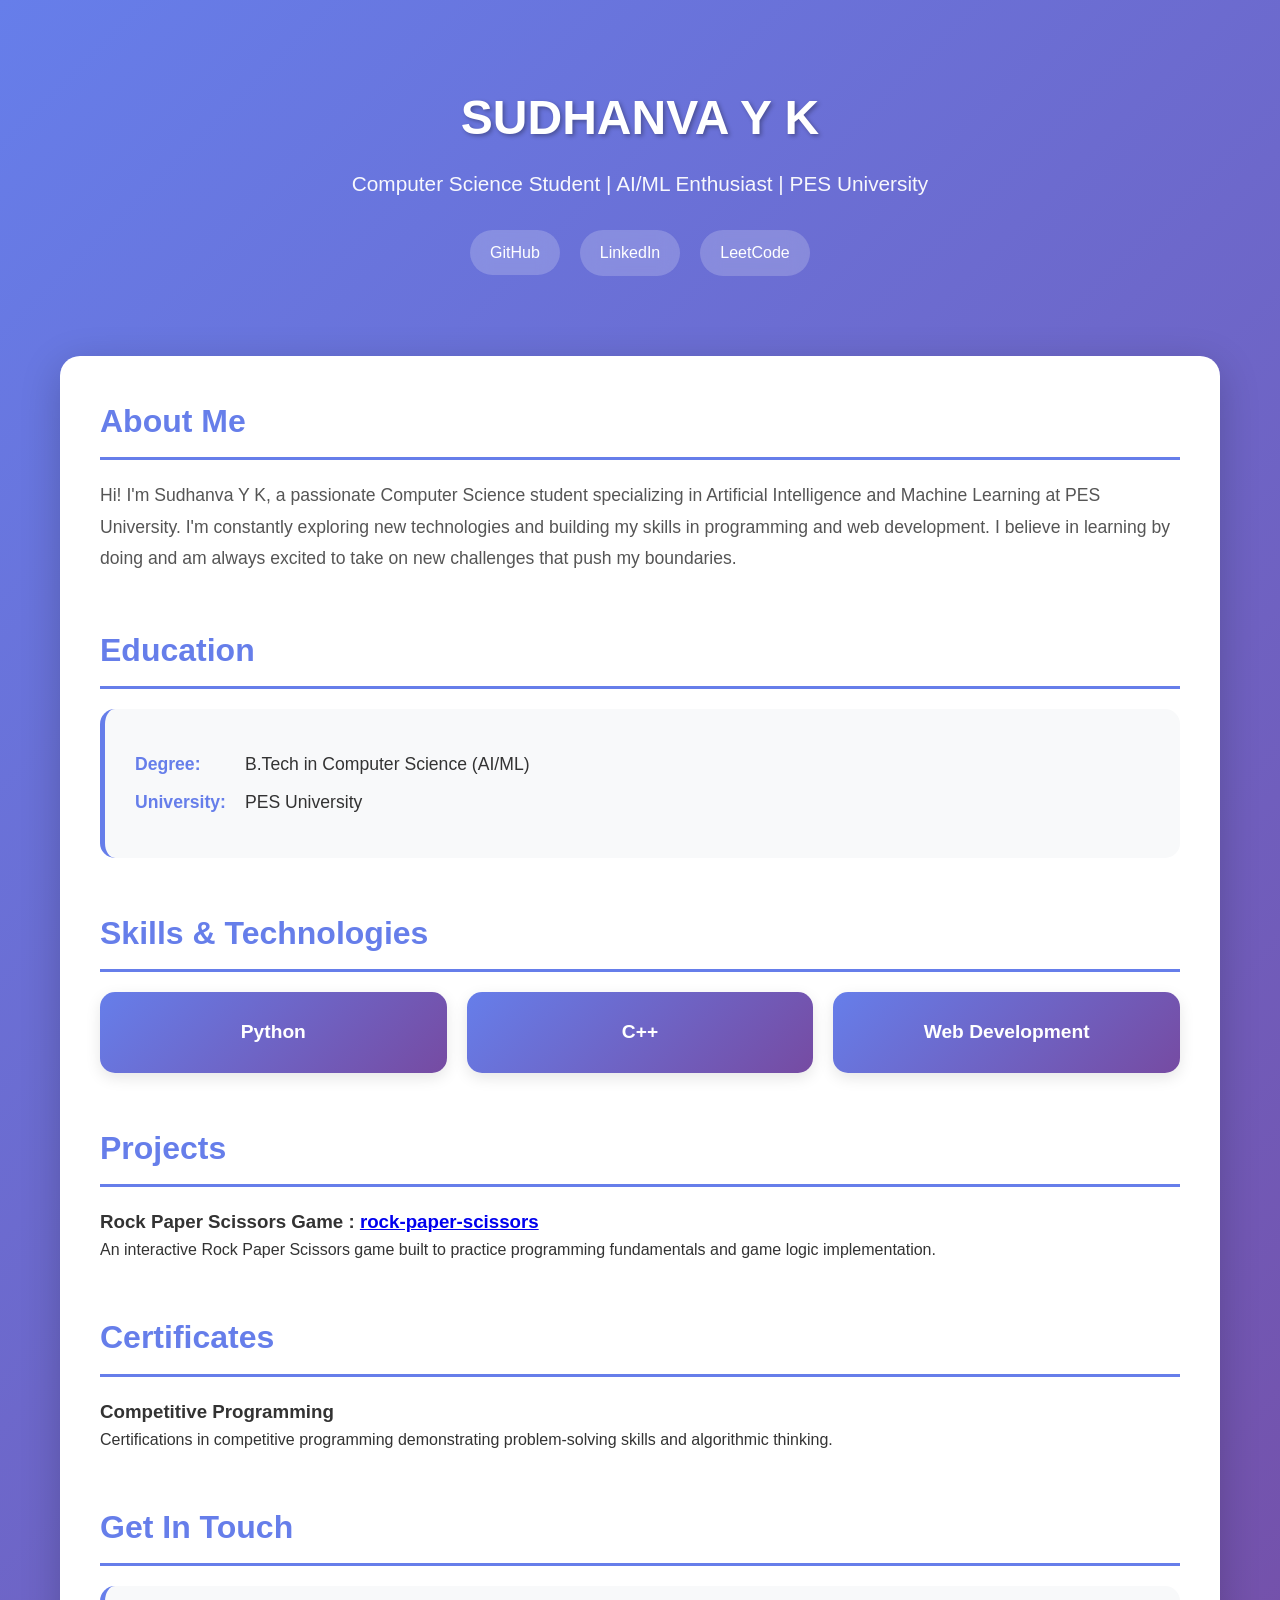
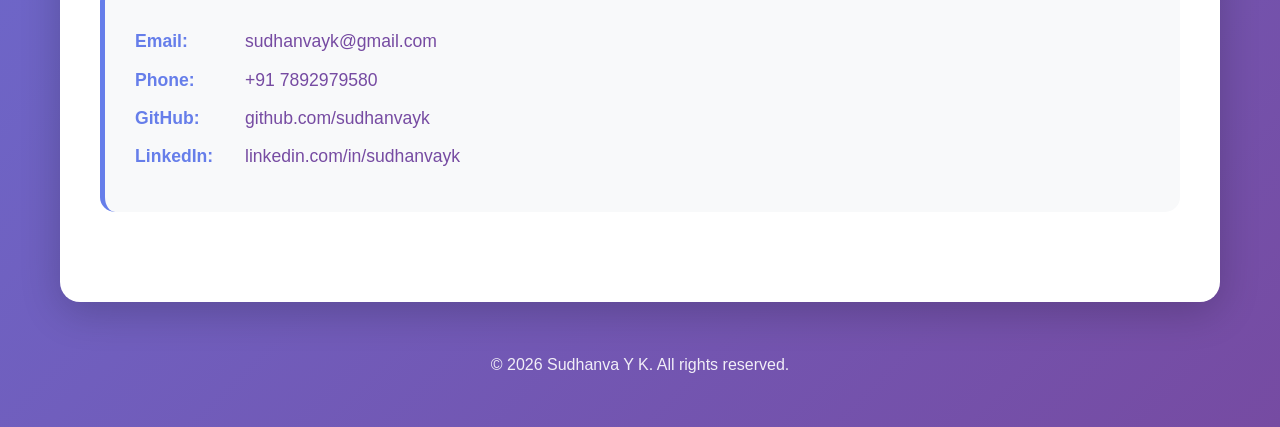
==== index.html @ 650feced "rename to index" ====
<!DOCTYPE html>
<html lang="en">
<head>
    <meta charset="UTF-8">
    <meta name="viewport" content="width=device-width, initial-scale=1.0">
    <title>Sudhanva Y K - Portfolio</title>
    <style>
        * {
            margin: 0;
            padding: 0;
            box-sizing: border-box;
        }

        body {
            font-family: 'Segoe Print', Tahoma, Geneva, Verdana, sans-serif;
            line-height: 1.6;
            color: #333;
            background: linear-gradient(135deg, #667eea 0%, #764ba2 100%);
            min-height: 100vh;
        }

        .container {
            max-width: 1200px;
            margin: 0 auto;
            padding: 20px;
        }

        header {
            text-align: center;
            padding: 60px 20px;
            color: white;
            animation: fadeIn 1s ease-in;
        }

        h1 {
            font-size: 3em;
            margin-bottom: 10px;
            text-shadow: 2px 2px 4px rgba(0,0,0,0.3);
        }

        .subtitle {
            font-size: 1.3em;
            opacity: 0.95;
            margin-bottom: 30px;
        }

        .social-links {
            display: flex;
            gap: 20px;
            justify-content: center;
            flex-wrap: wrap;
            margin-top: 20px;
        }

        .social-links a {
            color: white;
            text-decoration: none;
            padding: 10px 20px;
            background: rgba(255,255,255,0.2);
            border-radius: 25px;
            transition: all 0.3s ease;
            backdrop-filter: blur(10px);
        }

        .social-links a:hover {
            background: rgba(255,255,255,0.3);
            transform: translateY(-3px);
            box-shadow: 0 5px 15px rgba(0,0,0,0.3);
        }

        .main-content {
            background: white;
            border-radius: 20px;
            padding: 40px;
            margin: 20px 0;
            box-shadow: 0 10px 40px rgba(0,0,0,0.2);
            animation: slideUp 0.8s ease-out;
        }

        section {
            margin-bottom: 50px;
        }

        h2 {
            color: #667eea;
            font-size: 2em;
            margin-bottom: 20px;
            border-bottom: 3px solid #667eea;
            padding-bottom: 10px;
        }

        .about-text {
            font-size: 1.1em;
            line-height: 1.8;
            color: #555;
        }

        .skills-grid {
            display: grid;
            grid-template-columns: repeat(auto-fit, minmax(200px, 1fr));
            gap: 20px;
            margin-top: 20px;
        }

        .skill-card {
            background: linear-gradient(135deg, #667eea 0%, #764ba2 100%);
            color: white;
            padding: 25px;
            border-radius: 15px;
            text-align: center;
            font-size: 1.2em;
            font-weight: 600;
            transition: transform 0.3s ease;
            box-shadow: 0 5px 15px rgba(0,0,0,0.1);
        }

        .skill-card:hover {
            transform: translateY(-5px) scale(1.05);
        }

        .contact-info {
            background: #f8f9fa;
            padding: 30px;
            border-radius: 15px;
            border-left: 5px solid #667eea;
        }

        .contact-item {
            display: flex;
            align-items: center;
            margin: 12px 0;
            font-size: 1.1em;
            line-height: 1.5;
        }


        .contact-item strong {
            color: #667eea;
            min-width: 110px;
            font-weight: 600;
        }


        .contact-item a {
            color: #764ba2;
            text-decoration: none;
            gap: 8px;
            transition: color 0.3s ease;
        }

        .contact-item a:hover {
            color: #667eea;
            gap: 8px;
        }

        .projects-placeholder {
            background: linear-gradient(135deg, #f093fb 0%, #f5576c 100%);
            color: white;
            padding: 40px;
            border-radius: 15px;
            text-align: center;
            font-size: 1.2em;
        }

        footer {
            text-align: center;
            padding: 30px;
            color: white;
            opacity: 0.9;
        }

        @keyframes fadeIn {
            from {
                opacity: 0;
            }
            to {
                opacity: 1;
            }
        }

        @keyframes slideUp {
            from {
                opacity: 0;
                transform: translateY(30px);
            }
            to {
                opacity: 1;
                transform: translateY(0);
            }
        }

        @media (max-width: 768px) {
            h1 {
                font-size: 2em;
            }

            .subtitle {
                font-size: 1.1em;
            }

            .main-content {
                padding: 20px;
            }

            .skills-grid {
                grid-template-columns: 1fr;
            }
        }
    </style>
</head>
<body>
    <div class="container">
        <header>
            <h1>SUDHANVA Y K</h1>
            <p class="subtitle">Computer Science Student | AI/ML Enthusiast | PES University</p>
            <div class="social-links">
                <a href="https://github.com/sudhanvayk" target="_blank">GitHub</a>
                <a href="https://www.linkedin.com/in/sudhanvayk/" target="_blank">LinkedIn</a>
                <a href="https://leetcode.com/u/sudhanvayk/" target="_blank">LeetCode</a>
            </div>
        </header>

        <div class="main-content">
            <section id="about">
                <h2>About Me</h2>
                <p class="about-text">
                    Hi! I'm Sudhanva Y K, a passionate Computer Science student specializing in Artificial Intelligence and Machine Learning at PES University. I'm constantly exploring new technologies and building my skills in programming and web development. I believe in learning by doing and am always excited to take on new challenges that push my boundaries.
                </p>
            </section>

            <section id="education">
                <h2>Education</h2>
                <div class="contact-info">
                    <div class="contact-item">
                        <strong>Degree:</strong> B.Tech in Computer Science (AI/ML)
                    </div>
                    <div class="contact-item">
                        <strong>University:</strong> PES University 
                    </div>
                </div>
            </section>

            <section id="skills">
                <h2>Skills & Technologies</h2>
                <div class="skills-grid">
                    <div class="skill-card">Python</div>
                    <div class="skill-card">C++</div>
                    <div class="skill-card">Web Development</div>
                </div>
            </section>

            <section id="projects">
                <h2>Projects</h2>
                <div class="project-grid">
                    <div class="project-card">
                        <h3> Rock Paper Scissors Game : <a href="https://github.com/PES1UG25AM410/rock-paper-scissors" target="_blank" class="project-link">rock-paper-scissors</a></h3>
                        <p>An interactive Rock Paper Scissors game built to practice programming fundamentals and game logic implementation.</p>
                    </div>
                </div>
            </section>

            <section id="certificates">
                <h2>Certificates </h2>
                <div class="certificates-grid">
                    <div class="certificate-card">
                        <div class="cert-icon"></div>
                        <h3>Competitive Programming</h3>
                        <p>Certifications in competitive programming demonstrating problem-solving skills and algorithmic thinking.</p>
                    </div>
                </div>
            </section>

            <section id="contact">
                <h2>Get In Touch</h2>
                <div class="contact-info">
                    <div class="contact-item">
                        <strong>Email:</strong> <a href="mailto:sudhanvayk@gmail.com">sudhanvayk@gmail.com</a>
                    </div>
                    <div class="contact-item">
                        <strong>Phone:</strong> <a href="tel:7892979580">+91 7892979580</a>
                    </div>
                    <div class="contact-item">
                        <strong>GitHub:</strong> <a href="https://github.com/sudhanvayk" target="_blank">github.com/sudhanvayk</a>
                    </div>
                    <div class="contact-item">
                        <strong>LinkedIn:</strong> <a href="https://www.linkedin.com/in/sudhanvayk/" target="_blank">linkedin.com/in/sudhanvayk</a>
                    </div>
                </div>
            </section>
        </div>

        <footer>
            <p>&copy; 2026 Sudhanva Y K. All rights reserved.</p>
        </footer>
    </div>
</body>
</html>
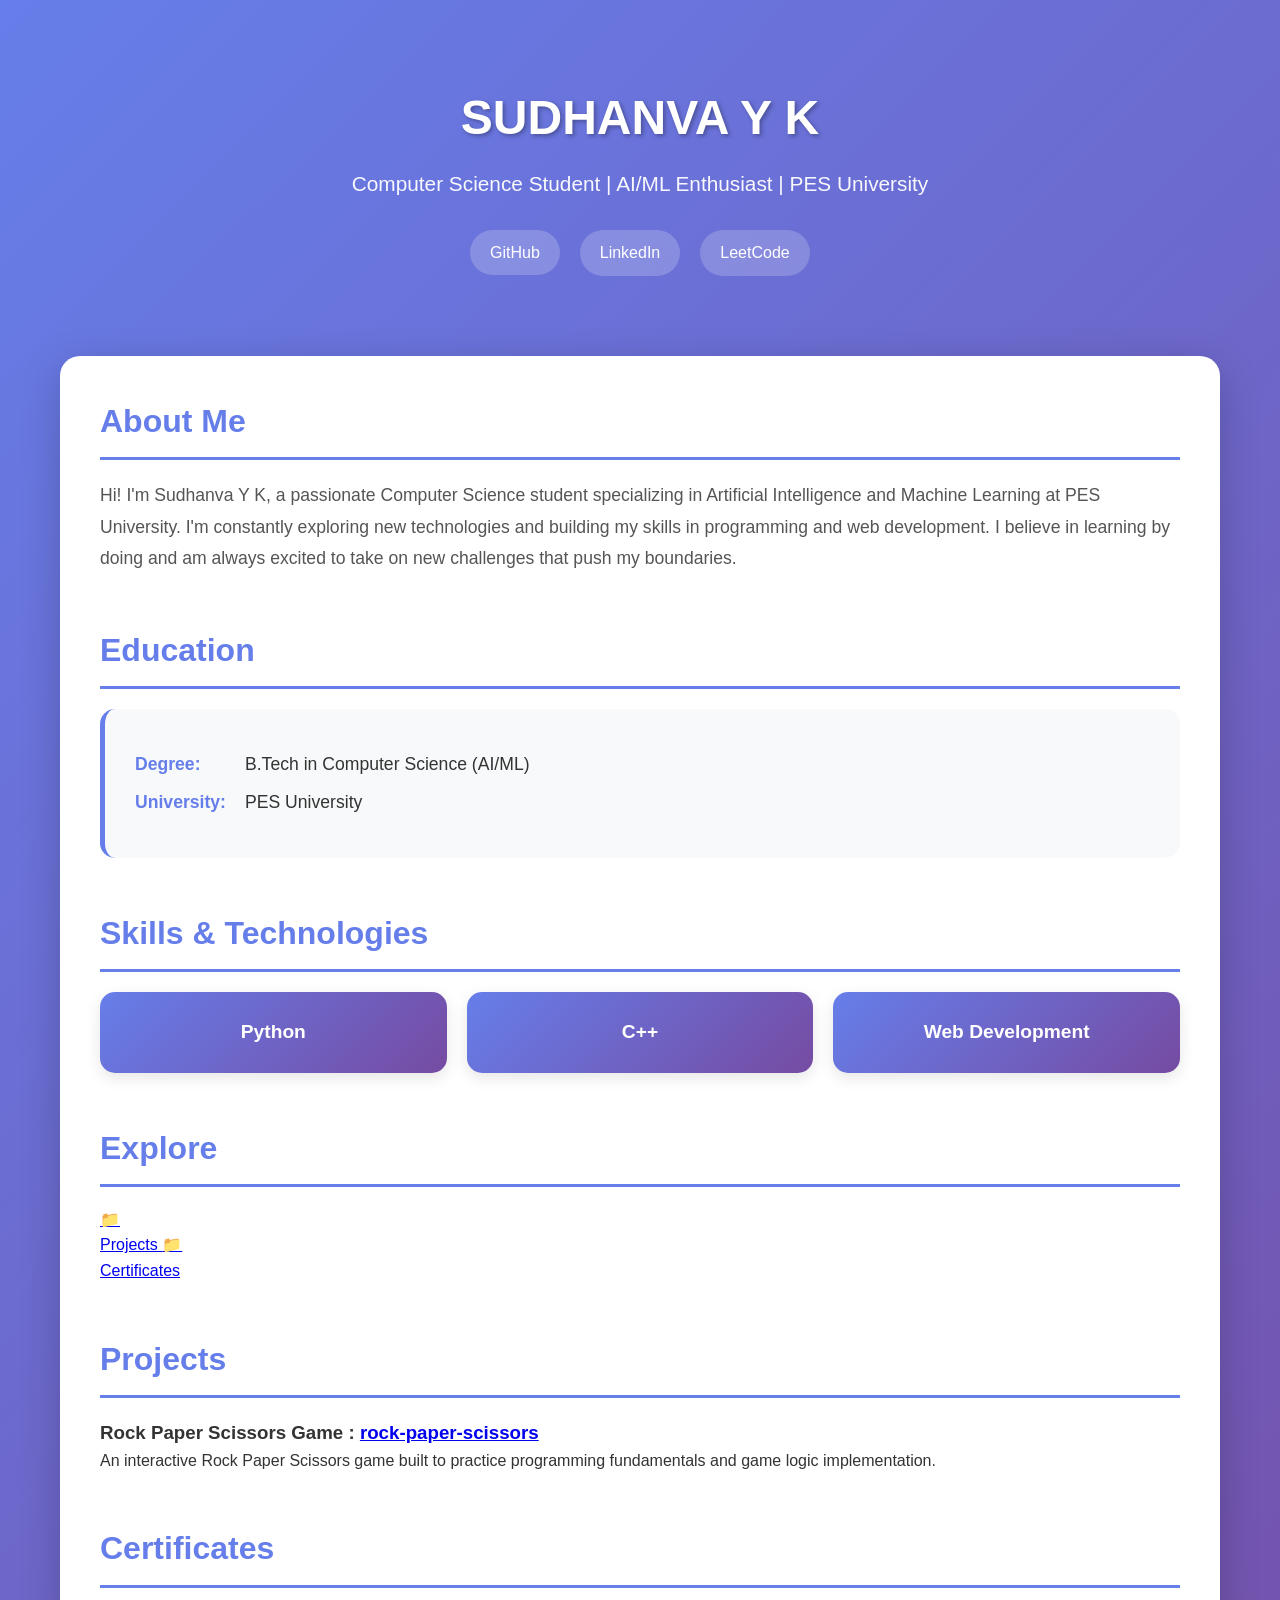
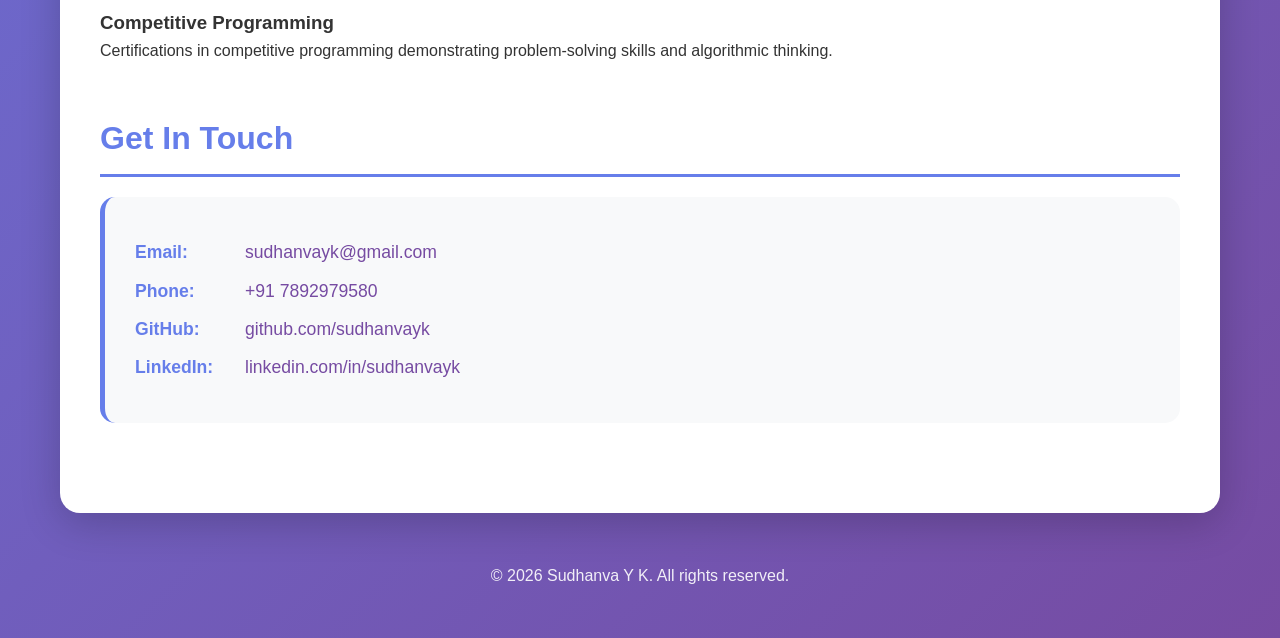
==== commit 7fbd8ac1: "changes" ====
--- a/index.html
+++ b/index.html
@@ -248,7 +248,18 @@
                     <div class="skill-card">Web Development</div>
                 </div>
             </section>
-
+            <section id="folders">
+                    <h2>Explore</h2>
+                    <div class="folder-grid">
+                    <a href="./projects/" class="folder-card">
+                    📁<br>Projects
+                    </a>
+                    <a href="./certificates/" class="folder-card">
+                    📁<br>Certificates
+                    </a>
+                    </div>
+            </section>
+            
             <section id="projects">
                 <h2>Projects</h2>
                 <div class="project-grid">
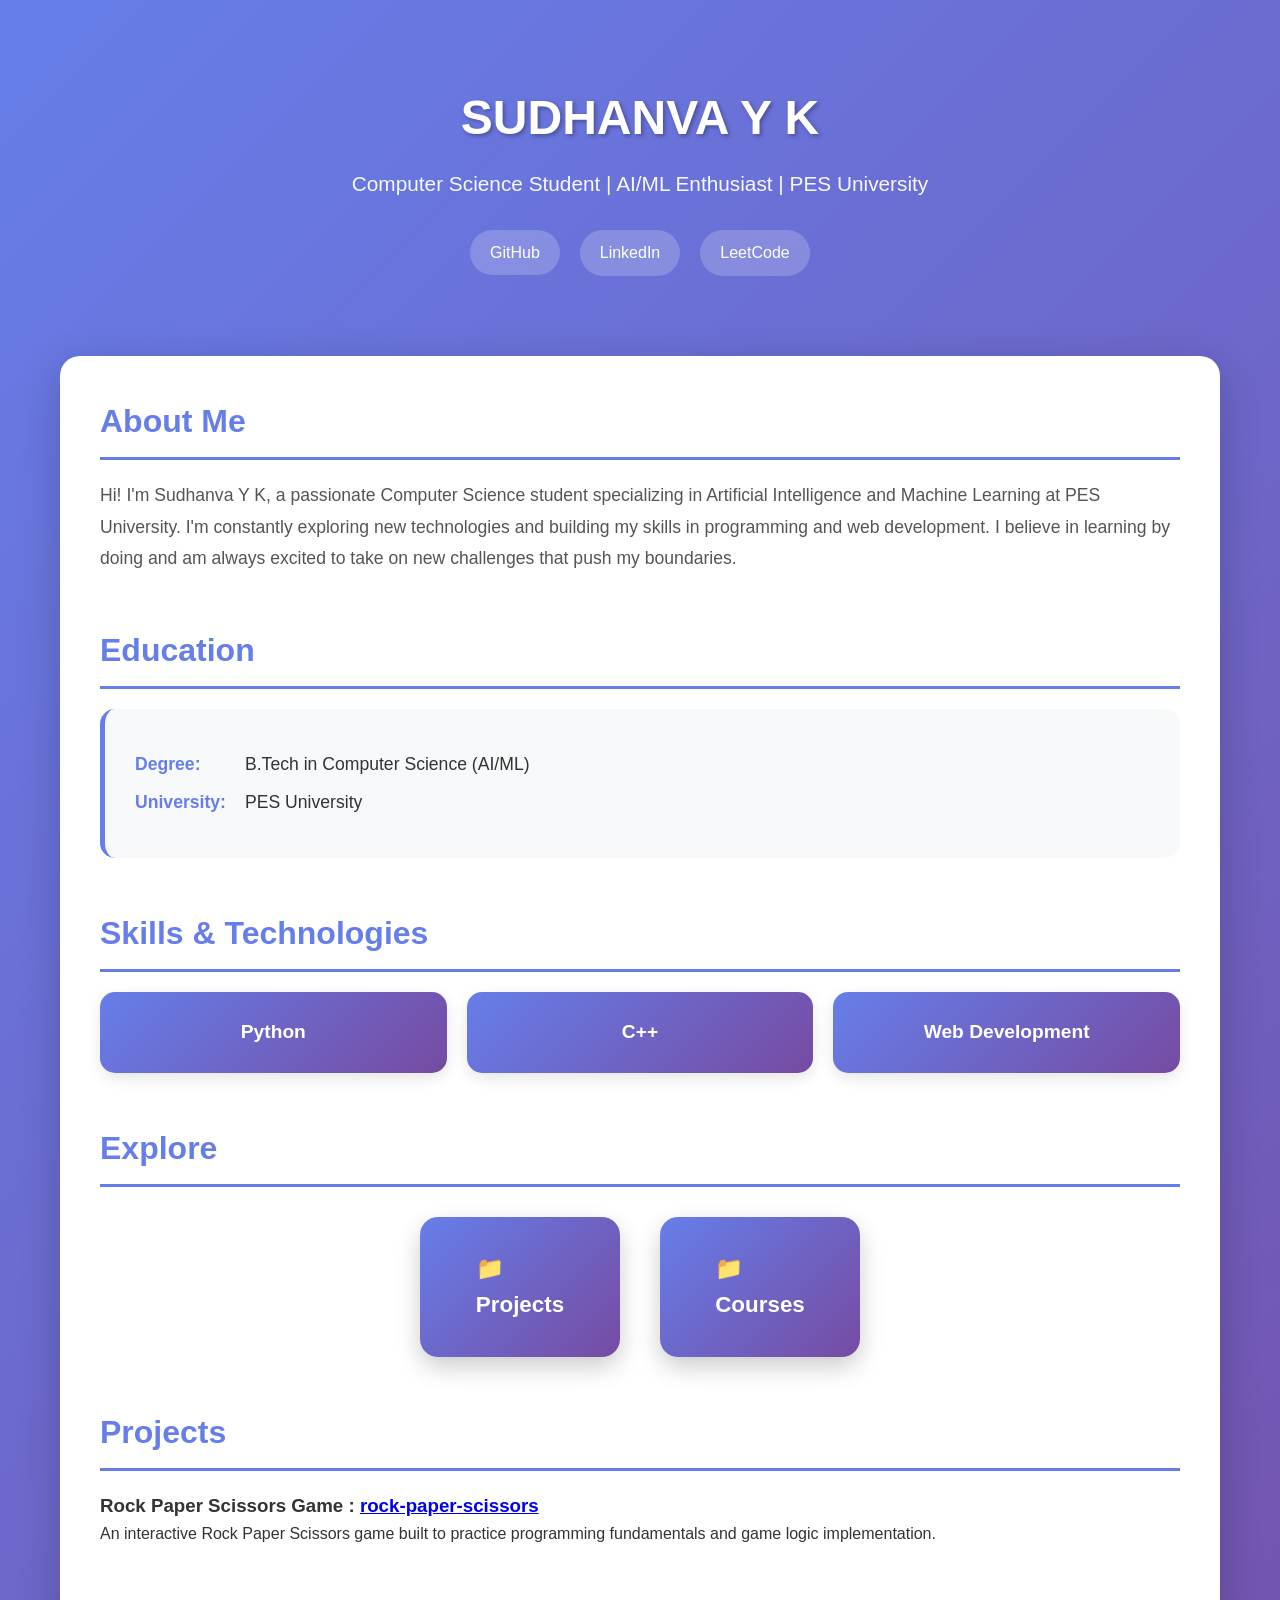
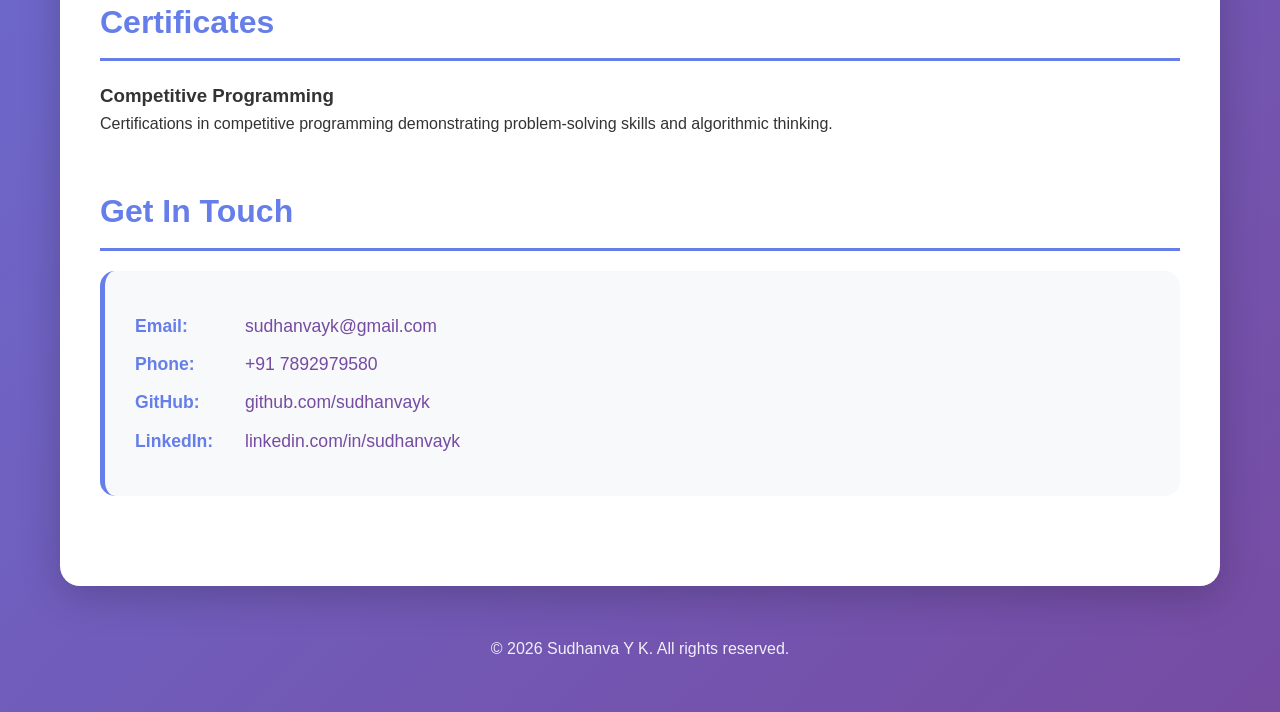
==== commit 28fdc407: "adding styles" ====
--- a/index.html
+++ b/index.html
@@ -17,6 +17,35 @@
             color: #333;
             background: linear-gradient(135deg, #667eea 0%, #764ba2 100%);
             min-height: 100vh;
+        }
+        .folder-grid {
+            display: flex;
+            gap: 40px;
+            justify-content: center;
+            margin-top: 30px;
+            flex-wrap: wrap;
+        }
+
+        .folder-card {
+            text-decoration: none;
+            color: white;
+            background: linear-gradient(135deg, #667eea 0%, #764ba2 100%);
+            width: 200px;
+            height: 140px;
+            border-radius: 18px;
+            display: flex;
+            align-items: center;
+            justify-content: center;
+            flex-direction: column;
+            font-size: 1.4em;
+            font-weight: 600;
+            transition: all 0.3s ease;
+            box-shadow: 0 10px 25px rgba(0,0,0,0.2);
+        }
+
+        .folder-card:hover {
+            transform: translateY(-6px) scale(1.05);
+            box-shadow: 0 15px 35px rgba(0,0,0,0.3);
         }
 
         .container {
@@ -254,8 +283,8 @@
                     <a href="./projects/" class="folder-card">
                     📁<br>Projects
                     </a>
-                    <a href="./certificates/" class="folder-card">
-                    📁<br>Certificates
+                    <a href="./courses/" class="folder-card">
+                    📁<br>Courses
                     </a>
                     </div>
             </section>
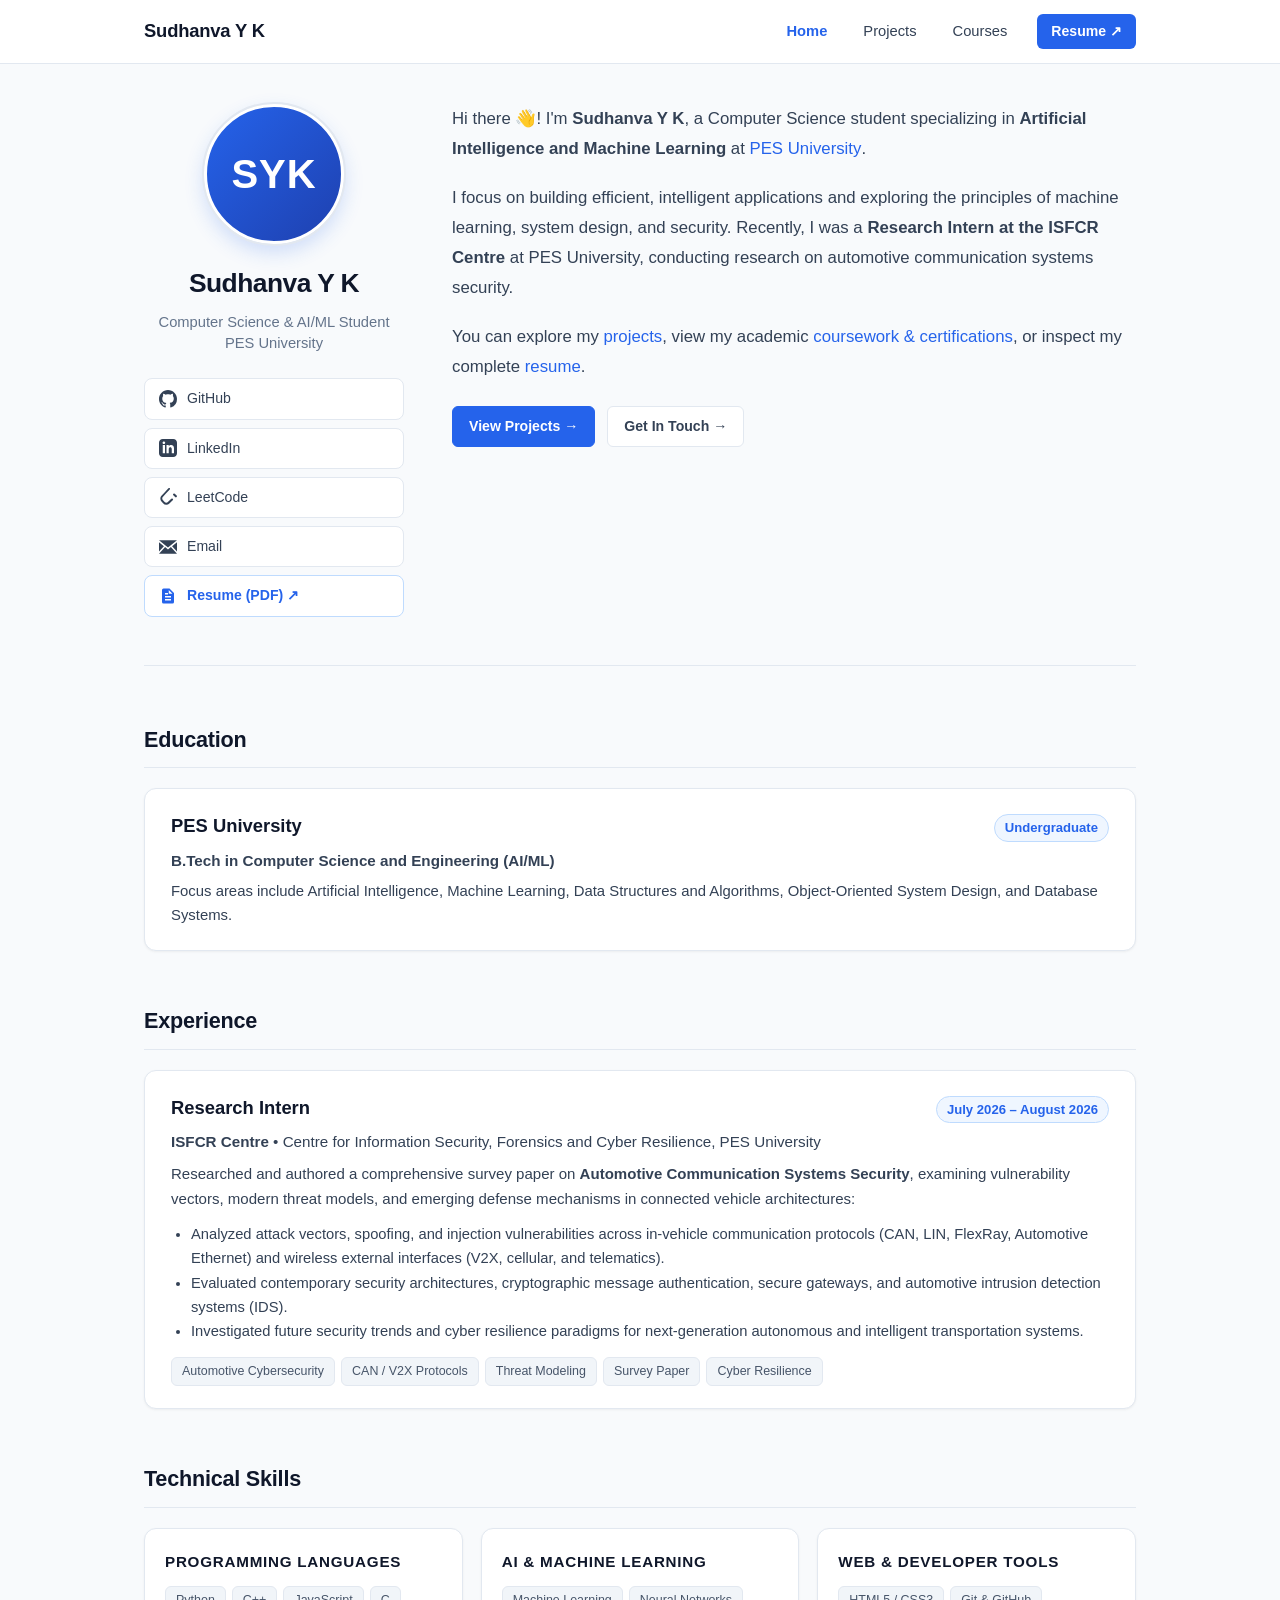
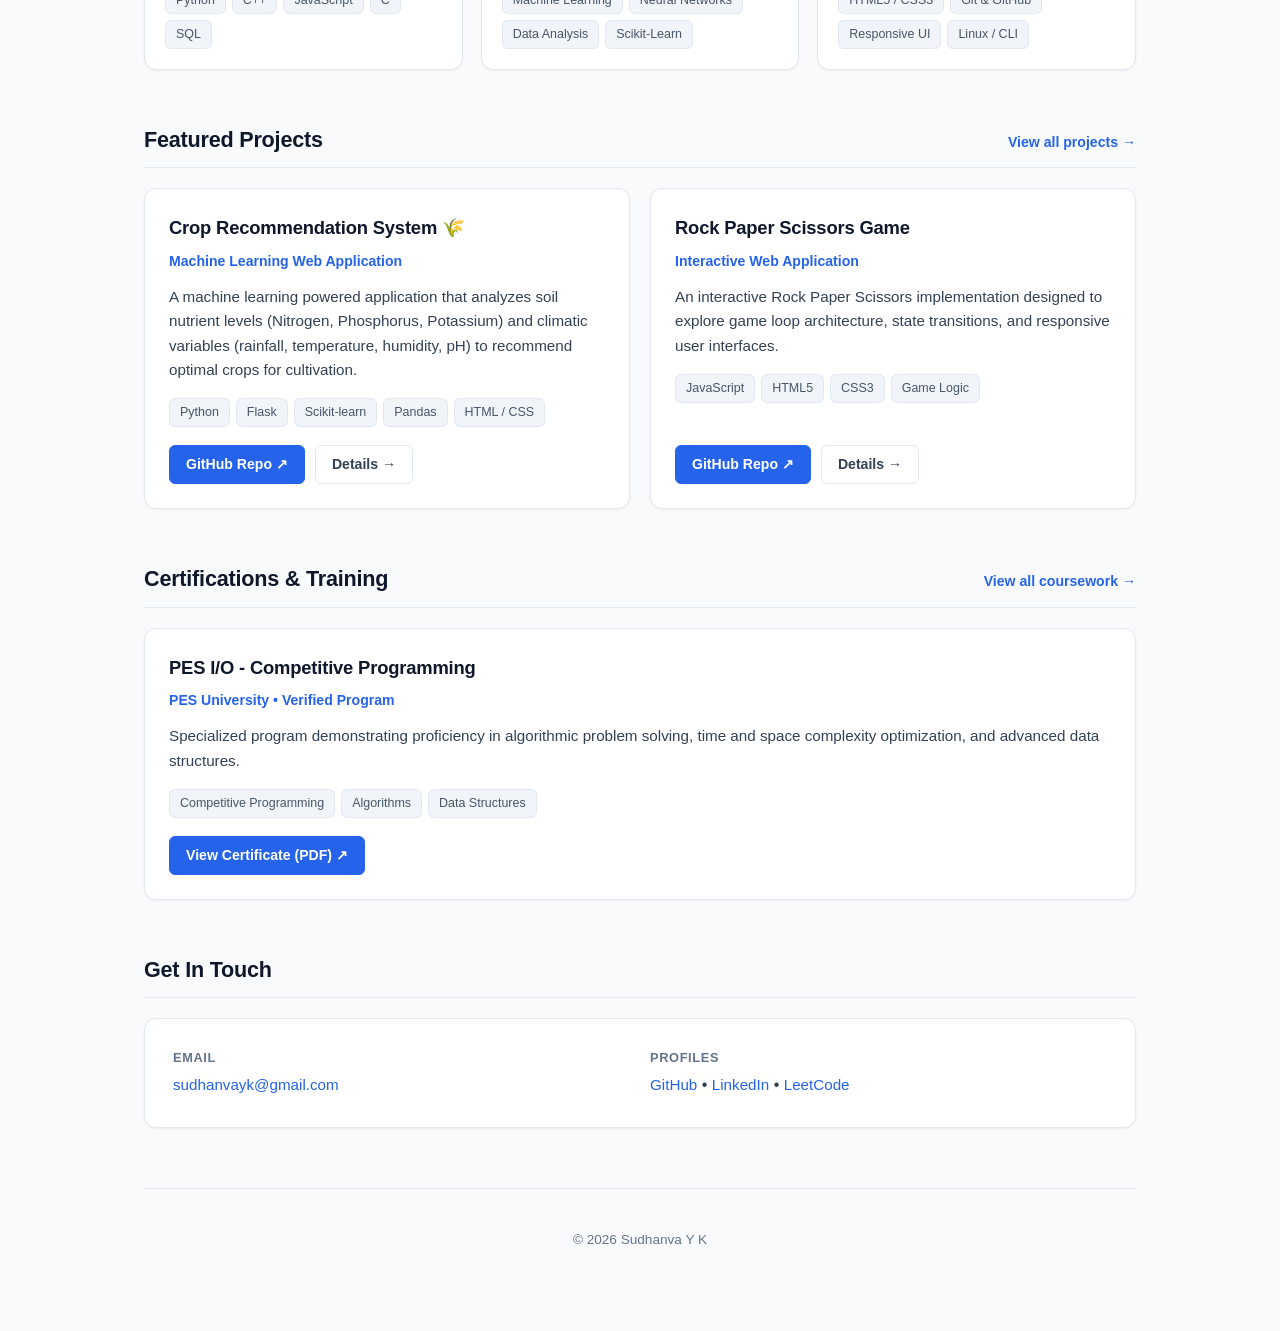
==== commit 104b35d3: "Update portfolio content" ====
--- a/index.html
+++ b/index.html
@@ -3,335 +3,288 @@
 <head>
     <meta charset="UTF-8">
     <meta name="viewport" content="width=device-width, initial-scale=1.0">
-    <title>Sudhanva Y K - Portfolio</title>
-    <style>
-        * {
-            margin: 0;
-            padding: 0;
-            box-sizing: border-box;
-        }
-
-        body {
-            font-family: 'Segoe Print', Tahoma, Geneva, Verdana, sans-serif;
-            line-height: 1.6;
-            color: #333;
-            background: linear-gradient(135deg, #667eea 0%, #764ba2 100%);
-            min-height: 100vh;
-        }
-        .folder-grid {
-            display: flex;
-            gap: 40px;
-            justify-content: center;
-            margin-top: 30px;
-            flex-wrap: wrap;
-        }
-
-        .folder-card {
-            text-decoration: none;
-            color: white;
-            background: linear-gradient(135deg, #667eea 0%, #764ba2 100%);
-            width: 200px;
-            height: 140px;
-            border-radius: 18px;
-            display: flex;
-            align-items: center;
-            justify-content: center;
-            flex-direction: column;
-            font-size: 1.4em;
-            font-weight: 600;
-            transition: all 0.3s ease;
-            box-shadow: 0 10px 25px rgba(0,0,0,0.2);
-        }
-
-        .folder-card:hover {
-            transform: translateY(-6px) scale(1.05);
-            box-shadow: 0 15px 35px rgba(0,0,0,0.3);
-        }
-
-        .container {
-            max-width: 1200px;
-            margin: 0 auto;
-            padding: 20px;
-        }
-
-        header {
-            text-align: center;
-            padding: 60px 20px;
-            color: white;
-            animation: fadeIn 1s ease-in;
-        }
-
-        h1 {
-            font-size: 3em;
-            margin-bottom: 10px;
-            text-shadow: 2px 2px 4px rgba(0,0,0,0.3);
-        }
-
-        .subtitle {
-            font-size: 1.3em;
-            opacity: 0.95;
-            margin-bottom: 30px;
-        }
-
-        .social-links {
-            display: flex;
-            gap: 20px;
-            justify-content: center;
-            flex-wrap: wrap;
-            margin-top: 20px;
-        }
-
-        .social-links a {
-            color: white;
-            text-decoration: none;
-            padding: 10px 20px;
-            background: rgba(255,255,255,0.2);
-            border-radius: 25px;
-            transition: all 0.3s ease;
-            backdrop-filter: blur(10px);
-        }
-
-        .social-links a:hover {
-            background: rgba(255,255,255,0.3);
-            transform: translateY(-3px);
-            box-shadow: 0 5px 15px rgba(0,0,0,0.3);
-        }
-
-        .main-content {
-            background: white;
-            border-radius: 20px;
-            padding: 40px;
-            margin: 20px 0;
-            box-shadow: 0 10px 40px rgba(0,0,0,0.2);
-            animation: slideUp 0.8s ease-out;
-        }
-
-        section {
-            margin-bottom: 50px;
-        }
-
-        h2 {
-            color: #667eea;
-            font-size: 2em;
-            margin-bottom: 20px;
-            border-bottom: 3px solid #667eea;
-            padding-bottom: 10px;
-        }
-
-        .about-text {
-            font-size: 1.1em;
-            line-height: 1.8;
-            color: #555;
-        }
-
-        .skills-grid {
-            display: grid;
-            grid-template-columns: repeat(auto-fit, minmax(200px, 1fr));
-            gap: 20px;
-            margin-top: 20px;
-        }
-
-        .skill-card {
-            background: linear-gradient(135deg, #667eea 0%, #764ba2 100%);
-            color: white;
-            padding: 25px;
-            border-radius: 15px;
-            text-align: center;
-            font-size: 1.2em;
-            font-weight: 600;
-            transition: transform 0.3s ease;
-            box-shadow: 0 5px 15px rgba(0,0,0,0.1);
-        }
-
-        .skill-card:hover {
-            transform: translateY(-5px) scale(1.05);
-        }
-
-        .contact-info {
-            background: #f8f9fa;
-            padding: 30px;
-            border-radius: 15px;
-            border-left: 5px solid #667eea;
-        }
-
-        .contact-item {
-            display: flex;
-            align-items: center;
-            margin: 12px 0;
-            font-size: 1.1em;
-            line-height: 1.5;
-        }
-
-
-        .contact-item strong {
-            color: #667eea;
-            min-width: 110px;
-            font-weight: 600;
-        }
-
-
-        .contact-item a {
-            color: #764ba2;
-            text-decoration: none;
-            gap: 8px;
-            transition: color 0.3s ease;
-        }
-
-        .contact-item a:hover {
-            color: #667eea;
-            gap: 8px;
-        }
-
-        .projects-placeholder {
-            background: linear-gradient(135deg, #f093fb 0%, #f5576c 100%);
-            color: white;
-            padding: 40px;
-            border-radius: 15px;
-            text-align: center;
-            font-size: 1.2em;
-        }
-
-        footer {
-            text-align: center;
-            padding: 30px;
-            color: white;
-            opacity: 0.9;
-        }
-
-        @keyframes fadeIn {
-            from {
-                opacity: 0;
-            }
-            to {
-                opacity: 1;
-            }
-        }
-
-        @keyframes slideUp {
-            from {
-                opacity: 0;
-                transform: translateY(30px);
-            }
-            to {
-                opacity: 1;
-                transform: translateY(0);
-            }
-        }
-
-        @media (max-width: 768px) {
-            h1 {
-                font-size: 2em;
-            }
-
-            .subtitle {
-                font-size: 1.1em;
-            }
-
-            .main-content {
-                padding: 20px;
-            }
-
-            .skills-grid {
-                grid-template-columns: 1fr;
-            }
-        }
-    </style>
+    <title>Sudhanva Y K | Computer Science &amp; AI/ML</title>
+    <meta name="description" content="Personal academic and engineering portfolio of Sudhanva Y K - Computer Science (AI/ML) student at PES University.">
+    <link rel="stylesheet" href="css/style.css">
 </head>
 <body>
+    <!-- Top Sticky Navigation -->
+    <header class="site-nav">
+        <div class="nav-container">
+            <a href="./" class="nav-brand">Sudhanva Y K</a>
+            <button class="nav-toggle" aria-label="Toggle navigation" aria-expanded="false">&#9776;</button>
+            <ul class="nav-links">
+                <li><a href="./" class="nav-link active">Home</a></li>
+                <li><a href="projects/" class="nav-link">Projects</a></li>
+                <li><a href="courses/" class="nav-link">Courses</a></li>
+                <li>
+                    <a href="https://drive.google.com/file/d/1HeuqOxtiUb-T6UBLaHDlWJSWWvsEIELD/view?usp=sharing" target="_blank" rel="noopener noreferrer" class="nav-resume-btn">
+                        Resume &#8599;
+                    </a>
+                </li>
+            </ul>
+        </div>
+    </header>
+
     <div class="container">
-        <header>
-            <h1>SUDHANVA Y K</h1>
-            <p class="subtitle">Computer Science Student | AI/ML Enthusiast | PES University</p>
-            <div class="social-links">
-                <a href="https://github.com/sudhanvayk" target="_blank">GitHub</a>
-                <a href="https://www.linkedin.com/in/sudhanvayk/" target="_blank">LinkedIn</a>
-                <a href="https://leetcode.com/u/sudhanvayk/" target="_blank">LeetCode</a>
-            </div>
-        </header>
-
-        <div class="main-content">
-            <section id="about">
-                <h2>About Me</h2>
-                <p class="about-text">
-                    Hi! I'm Sudhanva Y K, a passionate Computer Science student specializing in Artificial Intelligence and Machine Learning at PES University. I'm constantly exploring new technologies and building my skills in programming and web development. I believe in learning by doing and am always excited to take on new challenges that push my boundaries.
-                </p>
-            </section>
-
-            <section id="education">
-                <h2>Education</h2>
-                <div class="contact-info">
-                    <div class="contact-item">
-                        <strong>Degree:</strong> B.Tech in Computer Science (AI/ML)
-                    </div>
-                    <div class="contact-item">
-                        <strong>University:</strong> PES University 
-                    </div>
-                </div>
-            </section>
-
-            <section id="skills">
-                <h2>Skills & Technologies</h2>
-                <div class="skills-grid">
-                    <div class="skill-card">Python</div>
-                    <div class="skill-card">C++</div>
-                    <div class="skill-card">Web Development</div>
-                </div>
-            </section>
-            <section id="folders">
-                    <h2>Explore</h2>
-                    <div class="folder-grid">
-                    <a href="./projects/" class="folder-card">
-                    📁<br>Projects
-                    </a>
-                    <a href="./courses/" class="folder-card">
-                    📁<br>Courses
-                    </a>
-                    </div>
-            </section>
-            
-            <section id="projects">
-                <h2>Projects</h2>
-                <div class="project-grid">
-                    <div class="project-card">
-                        <h3> Rock Paper Scissors Game : <a href="https://github.com/PES1UG25AM410/rock-paper-scissors" target="_blank" class="project-link">rock-paper-scissors</a></h3>
-                        <p>An interactive Rock Paper Scissors game built to practice programming fundamentals and game logic implementation.</p>
-                    </div>
-                </div>
-            </section>
-
-            <section id="certificates">
-                <h2>Certificates </h2>
-                <div class="certificates-grid">
-                    <div class="certificate-card">
-                        <div class="cert-icon"></div>
-                        <h3>Competitive Programming</h3>
-                        <p>Certifications in competitive programming demonstrating problem-solving skills and algorithmic thinking.</p>
-                    </div>
-                </div>
-            </section>
-
-            <section id="contact">
-                <h2>Get In Touch</h2>
-                <div class="contact-info">
-                    <div class="contact-item">
-                        <strong>Email:</strong> <a href="mailto:sudhanvayk@gmail.com">sudhanvayk@gmail.com</a>
-                    </div>
-                    <div class="contact-item">
-                        <strong>Phone:</strong> <a href="tel:7892979580">+91 7892979580</a>
-                    </div>
-                    <div class="contact-item">
-                        <strong>GitHub:</strong> <a href="https://github.com/sudhanvayk" target="_blank">github.com/sudhanvayk</a>
-                    </div>
-                    <div class="contact-item">
-                        <strong>LinkedIn:</strong> <a href="https://www.linkedin.com/in/sudhanvayk/" target="_blank">linkedin.com/in/sudhanvayk</a>
-                    </div>
-                </div>
-            </section>
-        </div>
-
-        <footer>
-            <p>&copy; 2026 Sudhanva Y K. All rights reserved.</p>
+        <!-- Hero: Two-column Trestles layout -->
+        <section class="hero-trestles">
+            <!-- Sidebar with photo/avatar & social pill links -->
+            <div class="hero-sidebar">
+                <div class="profile-avatar">SYK</div>
+                <h1 class="profile-name">Sudhanva Y K</h1>
+                <p class="profile-title">Computer Science &amp; AI/ML Student<br>PES University</p>
+
+                <div class="profile-links">
+                    <a href="https://github.com/sudhanvayk" target="_blank" rel="noopener noreferrer" class="profile-link-btn">
+                        <svg viewBox="0 0 24 24"><path d="M12 0C5.37 0 0 5.37 0 12c0 5.31 3.435 9.795 8.205 11.385.6.105.825-.255.825-.57 0-.285-.015-1.23-.015-2.235-3.015.555-3.795-.735-4.035-1.41-.135-.345-.72-1.41-1.23-1.695-.42-.225-1.02-.78-.015-.795.945-.015 1.62.87 1.845 1.23 1.08 1.815 2.805 1.305 3.495.99.105-.78.42-1.305.765-1.605-2.67-.3-5.46-1.335-5.46-5.925 0-1.305.465-2.385 1.23-3.225-.12-.3-.54-1.53.12-3.18 0 0 1.005-.315 3.3 1.23.96-.27 1.98-.405 3-.405s2.04.135 3 .405c2.295-1.56 3.3-1.23 3.3-1.23.66 1.65.24 2.88.12 3.18.765.84 1.23 1.905 1.23 3.225 0 4.605-2.805 5.625-5.475 5.925.435.375.81 1.095.81 2.22 0 1.605-.015 2.895-.015 3.3 0 .315.225.69.825.57A12.02 12.02 0 0024 12c0-6.63-5.37-12-12-12z"/></svg>
+                        <span>GitHub</span>
+                    </a>
+                    <a href="https://www.linkedin.com/in/sudhanvayk/" target="_blank" rel="noopener noreferrer" class="profile-link-btn">
+                        <svg viewBox="0 0 24 24"><path d="M19 0h-14c-2.761 0-5 2.239-5 5v14c0 2.761 2.239 5 5 5h14c2.762 0 5-2.239 5-5v-14c0-2.761-2.238-5-5-5zm-11 19h-3v-11h3v11zm-1.5-12.268c-.966 0-1.75-.79-1.75-1.764s.784-1.764 1.75-1.764 1.75.79 1.75 1.764-.783 1.764-1.75 1.764zm13.5 12.268h-3v-5.604c0-3.368-4-3.113-4 0v5.604h-3v-11h3v1.765c1.396-2.586 7-2.777 7 2.476v6.759z"/></svg>
+                        <span>LinkedIn</span>
+                    </a>
+                    <a href="https://leetcode.com/u/sudhanvayk/" target="_blank" rel="noopener noreferrer" class="profile-link-btn">
+                        <svg viewBox="0 0 24 24"><path d="M13.483 0a1.374 1.374 0 0 0-.961.438L7.116 6.226l-3.854 4.126a5.266 5.266 0 0 0-1.209 2.104 5.35 5.35 0 0 0-.125.513 5.527 5.527 0 0 0 .062 2.362 5.874 5.874 0 0 0 .749 1.954l.013.02 2.658 3.093a5.792 5.792 0 0 0 4.38 2.051 5.68 5.68 0 0 0 4.045-1.68l4.475-4.482a1.373 1.373 0 0 0-1.942-1.942L11.83 18.78a2.936 2.936 0 0 1-2.091.872 2.988 2.988 0 0 1-2.264-1.06l-2.65-3.084a3.176 3.176 0 0 1-.397-1.055 3.078 3.078 0 0 1-.033-1.328 3.003 3.003 0 0 1 .684-1.189l3.858-4.13 5.41-5.789a1.373 1.373 0 0 0-.864-2.098zm6.577 7.234a1.373 1.373 0 0 0-.97 2.344l2.45 2.45a1.373 1.373 0 1 0 1.942-1.942l-2.45-2.45a1.374 1.374 0 0 0-.972-.402z"/></svg>
+                        <span>LeetCode</span>
+                    </a>
+                    <a href="mailto:sudhanvayk@gmail.com" class="profile-link-btn">
+                        <svg viewBox="0 0 24 24"><path d="M12 12.713l-11.985-9.713h23.971l-11.986 9.713zm-5.425-1.822l-6.575-5.329v12.438l6.575-7.109zm10.85 0l6.575 7.109v-12.438l-6.575 5.329zm-1.557 1.261l-3.868 3.135-3.868-3.135-8.132 8.848h24l-8.132-8.848z"/></svg>
+                        <span>Email</span>
+                    </a>
+                    <a href="https://drive.google.com/file/d/1HeuqOxtiUb-T6UBLaHDlWJSWWvsEIELD/view?usp=sharing" target="_blank" rel="noopener noreferrer" class="profile-link-btn" style="border-color: var(--primary-border); color: var(--primary); font-weight: 600;">
+                        <svg viewBox="0 0 24 24"><path d="M14 2H6a2 2 0 0 0-2 2v16a2 2 0 0 0 2 2h12a2 2 0 0 0 2-2V8l-6-6zm-1 2l5 5h-5V4zM8 12h8v2H8v-2zm0 4h8v2H8v-2zm0-8h4v2H8V8z"/></svg>
+                        <span>Resume (PDF) &#8599;</span>
+                    </a>
+                </div>
+            </div>
+
+            <!-- Main Bio -->
+            <div class="hero-bio">
+                <p>
+                    Hi there &#128075;! I'm <strong>Sudhanva Y K</strong>, a Computer Science student specializing in <strong>Artificial Intelligence and Machine Learning</strong> at <a href="https://pes.edu/" target="_blank" rel="noopener noreferrer">PES University</a>.
+                </p>
+                <p>
+                    I focus on building efficient, intelligent applications and exploring the principles of machine learning, system design, and security. Recently, I was a <strong>Research Intern at the ISFCR Centre</strong> at PES University, conducting research on automotive communication systems security.
+                </p>
+                <p>
+                    You can explore my <a href="projects/">projects</a>, view my academic <a href="courses/">coursework &amp; certifications</a>, or inspect my complete <a href="https://drive.google.com/file/d/1HeuqOxtiUb-T6UBLaHDlWJSWWvsEIELD/view?usp=sharing" target="_blank" rel="noopener noreferrer">resume</a>.
+                </p>
+
+                <div class="hero-quick-actions">
+                    <a href="projects/" class="btn btn-primary">View Projects &rarr;</a>
+                    <a href="#contact" class="btn btn-secondary">Get In Touch &rarr;</a>
+                </div>
+            </div>
+        </section>
+
+        <!-- Education Section -->
+        <section class="section" id="education">
+            <div class="section-header">
+                <h2 class="section-title">Education</h2>
+            </div>
+            <div class="timeline-item">
+                <div class="timeline-header">
+                    <span class="timeline-title">PES University</span>
+                    <span class="timeline-badge">Undergraduate</span>
+                </div>
+                <div class="timeline-meta">
+                    <strong>B.Tech in Computer Science and Engineering (AI/ML)</strong>
+                </div>
+                <p style="font-size: 0.93rem; color: var(--text-secondary); margin-top: 6px;">
+                    Focus areas include Artificial Intelligence, Machine Learning, Data Structures and Algorithms, Object-Oriented System Design, and Database Systems.
+                </p>
+            </div>
+        </section>
+
+        <!-- Experience Section -->
+        <section class="section" id="experience">
+            <div class="section-header">
+                <h2 class="section-title">Experience</h2>
+            </div>
+            <div class="timeline-item">
+                <div class="timeline-header">
+                    <span class="timeline-title">Research Intern</span>
+                    <span class="timeline-badge">July 2026 &ndash; August 2026</span>
+                </div>
+                <div class="timeline-meta">
+                    <strong>ISFCR Centre</strong> &bull; Centre for Information Security, Forensics and Cyber Resilience, PES University
+                </div>
+                <p style="font-size: 0.94rem; color: var(--text-secondary); margin-top: 8px; line-height: 1.65;">
+                    Researched and authored a comprehensive survey paper on <strong>Automotive Communication Systems Security</strong>, examining vulnerability vectors, modern threat models, and emerging defense mechanisms in connected vehicle architectures:
+                </p>
+                <ul style="font-size: 0.92rem; color: var(--text-secondary); margin: 10px 0 14px 20px; line-height: 1.65;">
+                    <li>Analyzed attack vectors, spoofing, and injection vulnerabilities across in-vehicle communication protocols (CAN, LIN, FlexRay, Automotive Ethernet) and wireless external interfaces (V2X, cellular, and telematics).</li>
+                    <li>Evaluated contemporary security architectures, cryptographic message authentication, secure gateways, and automotive intrusion detection systems (IDS).</li>
+                    <li>Investigated future security trends and cyber resilience paradigms for next-generation autonomous and intelligent transportation systems.</li>
+                </ul>
+                <div class="tags-list" style="margin-bottom: 0;">
+                    <span class="tag">Automotive Cybersecurity</span>
+                    <span class="tag">CAN / V2X Protocols</span>
+                    <span class="tag">Threat Modeling</span>
+                    <span class="tag">Survey Paper</span>
+                    <span class="tag">Cyber Resilience</span>
+                </div>
+            </div>
+        </section>
+
+        <!-- Technical Skills Section -->
+        <section class="section" id="skills">
+            <div class="section-header">
+                <h2 class="section-title">Technical Skills</h2>
+            </div>
+            <div class="skills-container">
+                <div class="skill-category">
+                    <div class="skill-cat-title">Programming Languages</div>
+                    <div class="tags-list" style="margin-bottom: 0;">
+                        <span class="tag">Python</span>
+                        <span class="tag">C++</span>
+                        <span class="tag">JavaScript</span>
+                        <span class="tag">C</span>
+                        <span class="tag">SQL</span>
+                    </div>
+                </div>
+
+                <div class="skill-category">
+                    <div class="skill-cat-title">AI &amp; Machine Learning</div>
+                    <div class="tags-list" style="margin-bottom: 0;">
+                        <span class="tag">Machine Learning</span>
+                        <span class="tag">Neural Networks</span>
+                        <span class="tag">Data Analysis</span>
+                        <span class="tag">Scikit-Learn</span>
+                    </div>
+                </div>
+
+                <div class="skill-category">
+                    <div class="skill-cat-title">Web &amp; Developer Tools</div>
+                    <div class="tags-list" style="margin-bottom: 0;">
+                        <span class="tag">HTML5 / CSS3</span>
+                        <span class="tag">Git &amp; GitHub</span>
+                        <span class="tag">Responsive UI</span>
+                        <span class="tag">Linux / CLI</span>
+                    </div>
+                </div>
+            </div>
+        </section>
+
+        <!-- Featured Projects Section -->
+        <section class="section" id="projects">
+            <div class="section-header">
+                <h2 class="section-title">Featured Projects</h2>
+                <a href="projects/" class="section-more-link">View all projects &rarr;</a>
+            </div>
+            <div class="cards-grid">
+                <!-- Project 1: Crop Recommendation System -->
+                <div class="card">
+                    <div>
+                        <h3 class="card-title">Crop Recommendation System &#127806;</h3>
+                        <div class="card-subtitle">Machine Learning Web Application</div>
+                        <p class="card-desc">
+                            A machine learning powered application that analyzes soil nutrient levels (Nitrogen, Phosphorus, Potassium) and climatic variables (rainfall, temperature, humidity, pH) to recommend optimal crops for cultivation.
+                        </p>
+                        <div class="tags-list">
+                            <span class="tag">Python</span>
+                            <span class="tag">Flask</span>
+                            <span class="tag">Scikit-learn</span>
+                            <span class="tag">Pandas</span>
+                            <span class="tag">HTML / CSS</span>
+                        </div>
+                    </div>
+                    <div class="card-actions">
+                        <a href="https://github.com/sudhanvayk/crop-recommendation-system" target="_blank" rel="noopener noreferrer" class="btn btn-primary">
+                            GitHub Repo &#8599;
+                        </a>
+                        <a href="projects/" class="btn btn-secondary">
+                            Details &rarr;
+                        </a>
+                    </div>
+                </div>
+
+                <!-- Project 2: Rock Paper Scissors -->
+                <div class="card">
+                    <div>
+                        <h3 class="card-title">Rock Paper Scissors Game</h3>
+                        <div class="card-subtitle">Interactive Web Application</div>
+                        <p class="card-desc">
+                            An interactive Rock Paper Scissors implementation designed to explore game loop architecture, state transitions, and responsive user interfaces.
+                        </p>
+                        <div class="tags-list">
+                            <span class="tag">JavaScript</span>
+                            <span class="tag">HTML5</span>
+                            <span class="tag">CSS3</span>
+                            <span class="tag">Game Logic</span>
+                        </div>
+                    </div>
+                    <div class="card-actions">
+                        <a href="https://github.com/PES1UG25AM410/rock-paper-scissors" target="_blank" rel="noopener noreferrer" class="btn btn-primary">
+                            GitHub Repo &#8599;
+                        </a>
+                        <a href="projects/" class="btn btn-secondary">
+                            Details &rarr;
+                        </a>
+                    </div>
+                </div>
+            </div>
+        </section>
+
+        <!-- Certifications Section -->
+        <section class="section" id="certifications">
+            <div class="section-header">
+                <h2 class="section-title">Certifications &amp; Training</h2>
+                <a href="courses/" class="section-more-link">View all coursework &rarr;</a>
+            </div>
+            <div class="cards-grid">
+                <div class="card">
+                    <div>
+                        <h3 class="card-title">PES I/O - Competitive Programming</h3>
+                        <div class="card-subtitle">PES University &bull; Verified Program</div>
+                        <p class="card-desc">
+                            Specialized program demonstrating proficiency in algorithmic problem solving, time and space complexity optimization, and advanced data structures.
+                        </p>
+                        <div class="tags-list">
+                            <span class="tag">Competitive Programming</span>
+                            <span class="tag">Algorithms</span>
+                            <span class="tag">Data Structures</span>
+                        </div>
+                    </div>
+                    <div class="card-actions">
+                        <a href="./courses/Competative%20Programming%20Certificate%20.pdf" target="_blank" rel="noopener noreferrer" class="btn btn-primary">
+                            View Certificate (PDF) &#8599;
+                        </a>
+                    </div>
+                </div>
+            </div>
+        </section>
+
+        <!-- Contact Section -->
+        <section class="section" id="contact">
+            <div class="section-header">
+                <h2 class="section-title">Get In Touch</h2>
+            </div>
+            <div class="contact-panel">
+                <div>
+                    <div class="contact-item-title">Email</div>
+                    <div class="contact-item-value">
+                        <a href="mailto:sudhanvayk@gmail.com">sudhanvayk@gmail.com</a>
+                    </div>
+                </div>
+                <div>
+                    <div class="contact-item-title">Profiles</div>
+                    <div class="contact-item-value">
+                        <a href="https://github.com/sudhanvayk" target="_blank" rel="noopener noreferrer">GitHub</a> &bull;
+                        <a href="https://www.linkedin.com/in/sudhanvayk/" target="_blank" rel="noopener noreferrer">LinkedIn</a> &bull;
+                        <a href="https://leetcode.com/u/sudhanvayk/" target="_blank" rel="noopener noreferrer">LeetCode</a>
+                    </div>
+                </div>
+            </div>
+        </section>
+
+        <!-- Footer -->
+        <footer class="site-footer">
+            <p>&copy; 2026 Sudhanva Y K </p>
         </footer>
     </div>
+
+    <script src="js/main.js"></script>
 </body>
 </html>
--- a/css/style.css
+++ b/css/style.css
@@ -0,0 +1,637 @@
+/* ==========================================================================
+   Sudhanva Y K - Clean & Professional Portfolio Stylesheet
+   Inspired by academic and engineering personal websites (e.g. Quarto / CMU / PES)
+   ========================================================================== */
+
+:root {
+    --bg-color: #f8fafc;
+    --surface-color: #ffffff;
+    --text-primary: #0f172a;
+    --text-secondary: #334155;
+    --text-muted: #64748b;
+    --border-color: #e2e8f0;
+    --border-subtle: #f1f5f9;
+    --primary: #2563eb;
+    --primary-hover: #1d4ed8;
+    --primary-light: #eff6ff;
+    --primary-border: #bfdbfe;
+    --tag-bg: #f1f5f9;
+    --tag-text: #475569;
+    --card-shadow: 0 1px 3px rgba(0, 0, 0, 0.04), 0 1px 2px rgba(0, 0, 0, 0.02);
+    --card-hover-shadow: 0 10px 25px -5px rgba(0, 0, 0, 0.08), 0 8px 10px -6px rgba(0, 0, 0, 0.04);
+}
+
+* {
+    margin: 0;
+    padding: 0;
+    box-sizing: border-box;
+}
+
+body {
+    font-family: -apple-system, BlinkMacSystemFont, "Segoe UI", Roboto, "Helvetica Neue", Arial, sans-serif;
+    line-height: 1.65;
+    color: var(--text-secondary);
+    background-color: var(--bg-color);
+    -webkit-font-smoothing: antialiased;
+    min-height: 100vh;
+}
+
+/* ==========================================================================
+   Navigation Bar (Sticky, Clean & Glassmorphic)
+   ========================================================================== */
+.site-nav {
+    position: sticky;
+    top: 0;
+    background: rgba(255, 255, 255, 0.9);
+    backdrop-filter: blur(12px);
+    -webkit-backdrop-filter: blur(12px);
+    border-bottom: 1px solid var(--border-color);
+    z-index: 1000;
+    padding: 14px 0;
+}
+
+.nav-container {
+    max-width: 1040px;
+    margin: 0 auto;
+    padding: 0 24px;
+    display: flex;
+    justify-content: space-between;
+    align-items: center;
+}
+
+.nav-brand {
+    font-size: 1.15rem;
+    font-weight: 700;
+    color: var(--text-primary);
+    text-decoration: none;
+    letter-spacing: -0.01em;
+    display: flex;
+    align-items: center;
+    gap: 8px;
+}
+
+.nav-brand:hover {
+    color: var(--primary);
+}
+
+.nav-toggle {
+    display: none;
+    background: transparent;
+    border: none;
+    font-size: 1.5rem;
+    color: var(--text-primary);
+    cursor: pointer;
+    padding: 4px 8px;
+    border-radius: 6px;
+}
+
+.nav-toggle:hover {
+    background: var(--border-subtle);
+}
+
+.nav-links {
+    display: flex;
+    list-style: none;
+    align-items: center;
+    gap: 8px;
+    margin: 0;
+    padding: 0;
+}
+
+.nav-link {
+    color: var(--text-secondary);
+    text-decoration: none;
+    font-size: 0.92rem;
+    font-weight: 500;
+    padding: 6px 14px;
+    border-radius: 6px;
+    transition: all 0.2s ease;
+}
+
+.nav-link:hover {
+    color: var(--text-primary);
+    background: var(--border-subtle);
+}
+
+.nav-link.active {
+    color: var(--primary);
+    font-weight: 600;
+}
+
+.nav-resume-btn {
+    background: var(--primary);
+    color: #ffffff !important;
+    text-decoration: none;
+    font-size: 0.88rem;
+    font-weight: 600;
+    padding: 6px 14px;
+    border-radius: 6px;
+    display: inline-flex;
+    align-items: center;
+    gap: 4px;
+    margin-left: 8px;
+    transition: all 0.2s ease;
+}
+
+.nav-resume-btn:hover {
+    background: var(--primary-hover);
+    transform: translateY(-1px);
+    box-shadow: 0 4px 12px rgba(37, 99, 235, 0.25);
+}
+
+/* ==========================================================================
+   Page Layout & Container
+   ========================================================================== */
+.container {
+    max-width: 1040px;
+    margin: 0 auto;
+    padding: 40px 24px 60px;
+}
+
+/* ==========================================================================
+   Hero Section (Trestles 2-Column Profile Layout)
+   ========================================================================== */
+.hero-trestles {
+    display: grid;
+    grid-template-columns: 260px 1fr;
+    gap: 48px;
+    align-items: start;
+    margin-bottom: 56px;
+    padding-bottom: 48px;
+    border-bottom: 1px solid var(--border-color);
+}
+
+.hero-sidebar {
+    display: flex;
+    flex-direction: column;
+    align-items: center;
+    text-align: center;
+}
+
+.profile-avatar {
+    width: 140px;
+    height: 140px;
+    border-radius: 50%;
+    background: linear-gradient(135deg, #2563eb 0%, #1e40af 100%);
+    color: #ffffff;
+    display: flex;
+    align-items: center;
+    justify-content: center;
+    font-size: 2.5rem;
+    font-weight: 700;
+    letter-spacing: 1px;
+    margin-bottom: 18px;
+    box-shadow: 0 8px 20px rgba(37, 99, 235, 0.2);
+    border: 3px solid #ffffff;
+    outline: 2px solid var(--border-color);
+}
+
+.profile-name {
+    font-size: 1.65rem;
+    font-weight: 800;
+    color: var(--text-primary);
+    letter-spacing: -0.02em;
+    margin-bottom: 6px;
+}
+
+.profile-title {
+    font-size: 0.92rem;
+    color: var(--text-muted);
+    line-height: 1.45;
+    margin-bottom: 24px;
+}
+
+.profile-links {
+    display: flex;
+    flex-direction: column;
+    gap: 8px;
+    width: 100%;
+}
+
+.profile-link-btn {
+    display: flex;
+    align-items: center;
+    gap: 10px;
+    padding: 8px 14px;
+    background: var(--surface-color);
+    border: 1px solid var(--border-color);
+    border-radius: 8px;
+    font-size: 0.88rem;
+    font-weight: 500;
+    color: var(--text-secondary);
+    text-decoration: none;
+    transition: all 0.2s ease;
+}
+
+.profile-link-btn svg {
+    width: 18px;
+    height: 18px;
+    fill: currentColor;
+    flex-shrink: 0;
+}
+
+.profile-link-btn:hover {
+    border-color: var(--primary-border);
+    color: var(--primary);
+    background: var(--primary-light);
+    transform: translateY(-1px);
+}
+
+.hero-bio {
+    font-size: 1.05rem;
+    line-height: 1.8;
+    color: var(--text-secondary);
+}
+
+.hero-bio p {
+    margin-bottom: 18px;
+}
+
+.hero-bio p a {
+    color: var(--primary);
+    text-decoration: none;
+    font-weight: 500;
+    border-bottom: 1px solid transparent;
+    transition: border-color 0.2s ease;
+}
+
+.hero-bio p a:hover {
+    border-bottom-color: var(--primary);
+}
+
+.hero-quick-actions {
+    display: flex;
+    flex-wrap: wrap;
+    gap: 12px;
+    margin-top: 24px;
+}
+
+/* ==========================================================================
+   Subpage Headers
+   ========================================================================== */
+.subpage-header {
+    margin-bottom: 40px;
+    padding-bottom: 24px;
+    border-bottom: 1px solid var(--border-color);
+}
+
+.subpage-title {
+    font-size: 2.2rem;
+    font-weight: 800;
+    color: var(--text-primary);
+    letter-spacing: -0.02em;
+    margin-bottom: 8px;
+}
+
+.subpage-desc {
+    font-size: 1.05rem;
+    color: var(--text-muted);
+}
+
+.back-link {
+    display: inline-flex;
+    align-items: center;
+    gap: 6px;
+    color: var(--primary);
+    text-decoration: none;
+    font-size: 0.9rem;
+    font-weight: 500;
+    margin-bottom: 16px;
+    transition: transform 0.2s ease;
+}
+
+.back-link:hover {
+    transform: translateX(-3px);
+}
+
+/* ==========================================================================
+   Sections & Headings
+   ========================================================================== */
+.section {
+    margin-bottom: 52px;
+}
+
+.section-header {
+    display: flex;
+    justify-content: space-between;
+    align-items: baseline;
+    margin-bottom: 20px;
+    padding-bottom: 10px;
+    border-bottom: 1px solid var(--border-color);
+}
+
+.section-title {
+    font-size: 1.35rem;
+    font-weight: 700;
+    color: var(--text-primary);
+    letter-spacing: -0.01em;
+}
+
+.section-more-link {
+    font-size: 0.88rem;
+    font-weight: 600;
+    color: var(--primary);
+    text-decoration: none;
+}
+
+.section-more-link:hover {
+    text-decoration: underline;
+}
+
+/* ==========================================================================
+   Cards & Grids
+   ========================================================================== */
+.cards-grid {
+    display: grid;
+    grid-template-columns: repeat(auto-fit, minmax(310px, 1fr));
+    gap: 20px;
+}
+
+.card {
+    background: var(--surface-color);
+    border: 1px solid var(--border-color);
+    border-radius: 12px;
+    padding: 24px;
+    box-shadow: var(--card-shadow);
+    transition: all 0.2s ease;
+    display: flex;
+    flex-direction: column;
+    justify-content: space-between;
+}
+
+.card:hover {
+    border-color: #cbd5e1;
+    box-shadow: var(--card-hover-shadow);
+    transform: translateY(-2px);
+}
+
+.card-title {
+    font-size: 1.15rem;
+    font-weight: 700;
+    color: var(--text-primary);
+    margin-bottom: 6px;
+    letter-spacing: -0.01em;
+}
+
+.card-subtitle {
+    font-size: 0.88rem;
+    font-weight: 600;
+    color: var(--primary);
+    margin-bottom: 12px;
+}
+
+.card-desc {
+    font-size: 0.95rem;
+    line-height: 1.6;
+    color: var(--text-secondary);
+    margin-bottom: 16px;
+    flex-grow: 1;
+}
+
+/* ==========================================================================
+   Pills, Badges & Tags
+   ========================================================================== */
+.tags-list {
+    display: flex;
+    flex-wrap: wrap;
+    gap: 6px;
+    margin-bottom: 18px;
+}
+
+.tag {
+    background: var(--tag-bg);
+    color: var(--tag-text);
+    font-size: 0.78rem;
+    font-weight: 500;
+    padding: 3px 10px;
+    border-radius: 6px;
+    border: 1px solid var(--border-color);
+}
+
+/* ==========================================================================
+   Buttons
+   ========================================================================== */
+.btn {
+    display: inline-flex;
+    align-items: center;
+    gap: 6px;
+    padding: 7px 16px;
+    border-radius: 6px;
+    font-size: 0.88rem;
+    font-weight: 600;
+    text-decoration: none;
+    transition: all 0.2s ease;
+    cursor: pointer;
+}
+
+.btn-primary,
+.btn-primary:visited {
+    background: var(--primary);
+    color: #ffffff !important;
+    border: 1px solid var(--primary);
+}
+
+.btn-primary:hover,
+.btn-primary:focus {
+    background: var(--primary-hover);
+    color: #ffffff !important;
+    box-shadow: 0 4px 10px rgba(37, 99, 235, 0.2);
+}
+
+.btn-secondary,
+.btn-secondary:visited {
+    background: var(--surface-color);
+    color: var(--text-secondary) !important;
+    border: 1px solid var(--border-color);
+}
+
+.btn-secondary:hover,
+.btn-secondary:focus {
+    background: var(--border-subtle);
+    color: var(--text-primary) !important;
+    border-color: #cbd5e1;
+}
+
+.card-actions {
+    display: flex;
+    gap: 10px;
+    align-items: center;
+    margin-top: auto;
+}
+
+/* ==========================================================================
+   Education & Skills Layouts
+   ========================================================================== */
+.timeline-item {
+    background: var(--surface-color);
+    border: 1px solid var(--border-color);
+    border-radius: 12px;
+    padding: 22px 26px;
+    box-shadow: var(--card-shadow);
+}
+
+.timeline-header {
+    display: flex;
+    justify-content: space-between;
+    align-items: baseline;
+    flex-wrap: wrap;
+    margin-bottom: 6px;
+}
+
+.timeline-title {
+    font-size: 1.15rem;
+    font-weight: 700;
+    color: var(--text-primary);
+}
+
+.timeline-badge {
+    font-size: 0.82rem;
+    font-weight: 600;
+    color: var(--primary);
+    background: var(--primary-light);
+    border: 1px solid var(--primary-border);
+    padding: 2px 10px;
+    border-radius: 20px;
+}
+
+.timeline-meta {
+    font-size: 0.95rem;
+    color: var(--text-secondary);
+    margin-bottom: 6px;
+}
+
+.skills-container {
+    display: grid;
+    grid-template-columns: repeat(auto-fit, minmax(280px, 1fr));
+    gap: 18px;
+}
+
+.skill-category {
+    background: var(--surface-color);
+    border: 1px solid var(--border-color);
+    border-radius: 12px;
+    padding: 20px;
+    box-shadow: var(--card-shadow);
+}
+
+.skill-cat-title {
+    font-size: 0.95rem;
+    font-weight: 700;
+    color: var(--text-primary);
+    margin-bottom: 12px;
+    text-transform: uppercase;
+    letter-spacing: 0.05em;
+}
+
+/* ==========================================================================
+   Contact Panel
+   ========================================================================== */
+.contact-panel {
+    background: var(--surface-color);
+    border: 1px solid var(--border-color);
+    border-radius: 12px;
+    padding: 28px;
+    box-shadow: var(--card-shadow);
+    display: grid;
+    grid-template-columns: repeat(auto-fit, minmax(220px, 1fr));
+    gap: 20px;
+}
+
+.contact-item-title {
+    font-size: 0.8rem;
+    font-weight: 600;
+    text-transform: uppercase;
+    letter-spacing: 0.05em;
+    color: var(--text-muted);
+    margin-bottom: 4px;
+}
+
+.contact-item-value a {
+    color: var(--primary);
+    text-decoration: none;
+    font-weight: 500;
+    font-size: 0.95rem;
+}
+
+.contact-item-value a:hover {
+    text-decoration: underline;
+}
+
+/* ==========================================================================
+   Footer
+   ========================================================================== */
+.site-footer {
+    text-align: center;
+    padding: 40px 0 20px;
+    color: var(--text-muted);
+    font-size: 0.85rem;
+    border-top: 1px solid var(--border-color);
+    margin-top: 60px;
+}
+
+/* ==========================================================================
+   Responsive Breakpoints
+   ========================================================================== */
+@media (max-width: 820px) {
+    .hero-trestles {
+        grid-template-columns: 1fr;
+        gap: 32px;
+        text-align: center;
+    }
+
+    .hero-sidebar {
+        align-items: center;
+    }
+
+    .profile-links {
+        max-width: 320px;
+    }
+
+    .hero-quick-actions {
+        justify-content: center;
+    }
+}
+
+@media (max-width: 680px) {
+    .nav-toggle {
+        display: block;
+    }
+
+    .nav-links {
+        display: none;
+        position: absolute;
+        top: 100%;
+        left: 0;
+        right: 0;
+        background: var(--surface-color);
+        flex-direction: column;
+        align-items: stretch;
+        padding: 16px 24px;
+        border-bottom: 1px solid var(--border-color);
+        box-shadow: 0 10px 20px rgba(0, 0, 0, 0.05);
+        gap: 8px;
+    }
+
+    .nav-links.open {
+        display: flex;
+    }
+
+    .nav-resume-btn {
+        margin-left: 0;
+        text-align: center;
+        justify-content: center;
+        margin-top: 6px;
+    }
+
+    .container {
+        padding: 24px 16px 40px;
+    }
+
+    .subpage-title {
+        font-size: 1.75rem;
+    }
+
+    .cards-grid {
+        grid-template-columns: 1fr;
+    }
+}
